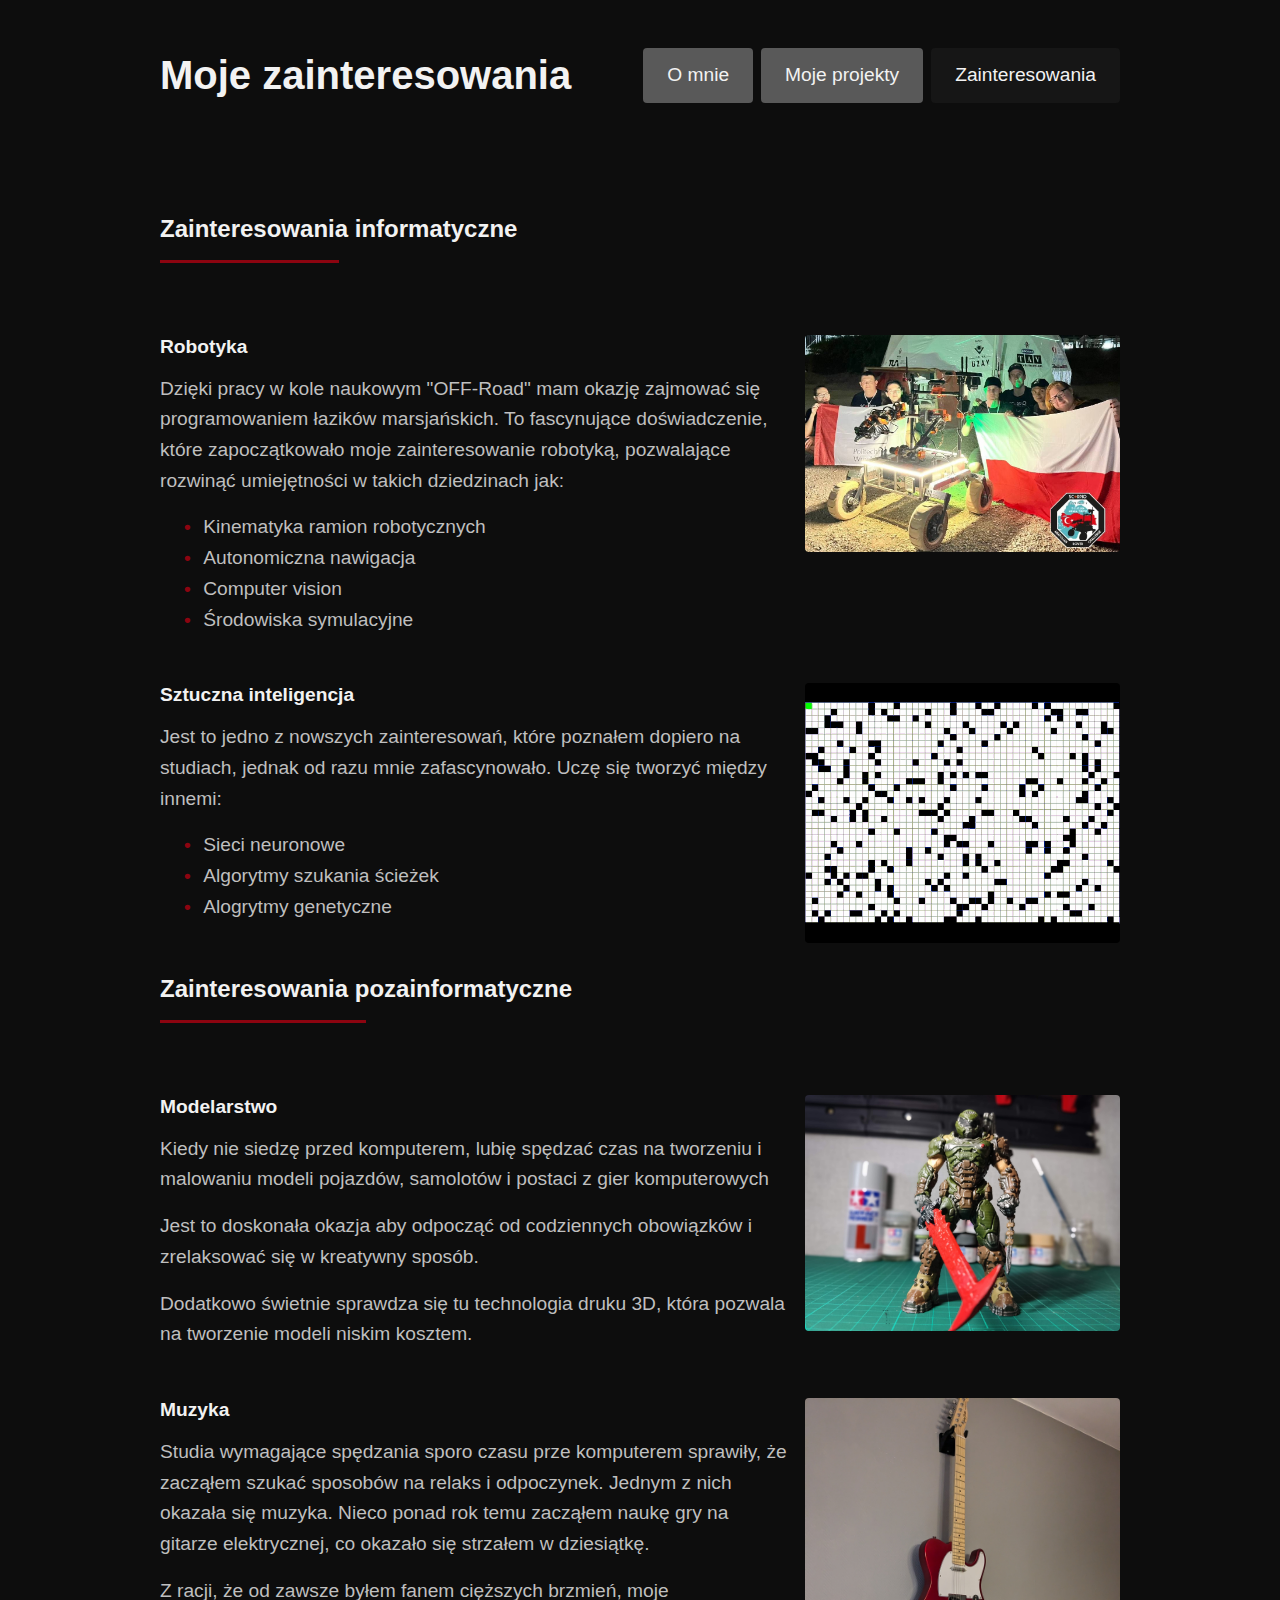
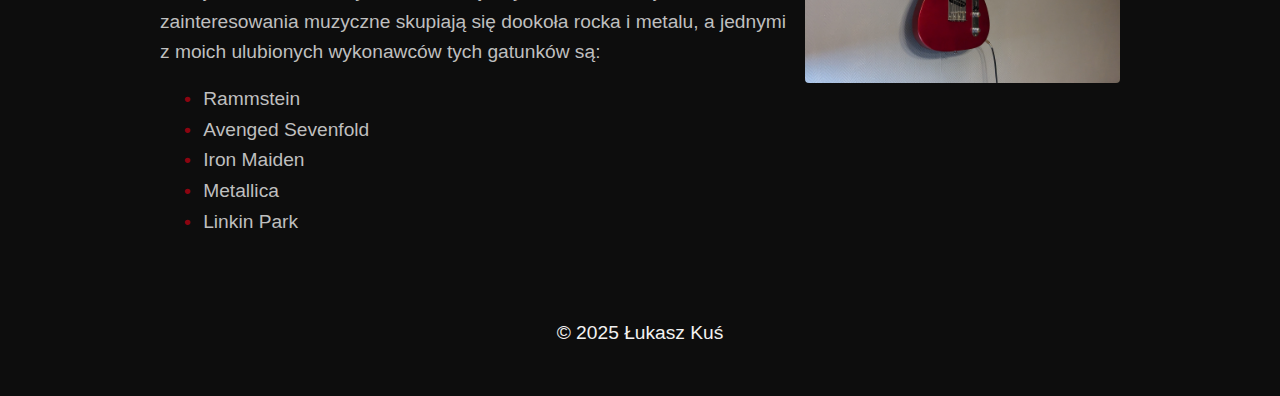
==== interests.html @ 716c097d "Website import" ====
<!DOCTYPE html>
<html lang="pl">
<head>
    <meta charset="UTF-8">
    <meta name="viewport" content="width=device-width, initial-scale=1.0">
    <title>Zainteresowania - Łukasz Kuś</title>
    <link rel="stylesheet" href="css/style.css">
</head>
<body>
    <header>
        <h1>Moje zainteresowania</h1>
        <nav>
            <ul>
                <li><a href="index.html">O mnie</a></li>
                <li><a href="projects.html">Moje projekty</a></li>
                <li><a href="interests.html" class="active">Zainteresowania</a></li>
            </ul>
        </nav>
    </header>
    
    <main>
        <section class="interests-section">
            <h2>Zainteresowania informatyczne</h2>
            
            <article class="interest-item">
                <div class="interest-content">
                    <h3>Robotyka</h3>
                    <p>Dzięki pracy w kole naukowym "OFF-Road" mam okazję zajmować się programowaniem łazików marsjańskich. 
                    To fascynujące doświadczenie, które zapoczątkowało moje zainteresowanie robotyką, pozwalające rozwinąć umiejętności w takich dziedzinach jak:</p>
                    <ul>
                        <li>Kinematyka ramion robotycznych</li>
                        <li>Autonomiczna nawigacja</li>
                        <li>Computer vision</li>
                        <li>Środowiska symulacyjne</li>
                    </ul>
                </div>
                <div class="interest-image">
                    <picture class="responsive-image">
                        <source srcset="img/interests/scorpio.jpg" media="(min-width: 768px)">
                        <img src="img/interests/lq/scorpio.jpg" alt="Scorpio - łazik marsjański" class="responsive-img">
                    </picture>
                </div>
            </article>
            
            <article class="interest-item">
                <div class="interest-content">
                    <h3>Sztuczna inteligencja</h3>
                    <p>Jest to jedno z nowszych zainteresowań, które poznałem dopiero na studiach, jednak od razu mnie zafascynowało.
                    Uczę się tworzyć między innemi:</p>
                    <ul>
                        <li>Sieci neuronowe</li>
                        <li>Algorytmy szukania ścieżek</li>
                        <li>Alogrytmy genetyczne</li>
                    </ul>
                </div>
                <div class="interest-image">
                    <img src="img/interests/astar.gif" alt="Wizualizacja AI" class="responsive-img">
                </div>
            </article>
        </section>
        
        <section class="interests-section">
            <h2>Zainteresowania pozainformatyczne</h2>
            
            <article class="interest-item">
                <div class="interest-content">
                    <h3>Modelarstwo</h3>
                    <p>Kiedy nie siedzę przed komputerem, lubię spędzać czas na tworzeniu i malowaniu modeli pojazdów, samolotów i postaci z gier komputerowych</p>
                    <p>Jest to doskonała okazja aby odpocząć od codziennych obowiązków i zrelaksować się w kreatywny sposób.</p>
                    <p>Dodatkowo świetnie sprawdza się tu technologia druku 3D, która pozwala na tworzenie modeli niskim kosztem.</p>
                </div>
                <div class="interest-image">
                    <picture>
                        <source srcset="img/interests/doomguy.jpg" media="(min-width: 768px)">
                        <img src="img/interests/lq/doomguy.jpg" alt="Jeden z moich modeli" class="responsive-img">
                    </picture>
                </div>
            </article>
            
            <article class="interest-item">
                <div class="interest-content">
                    <h3>Muzyka</h3>
                    <p>Studia wymagające spędzania sporo czasu prze komputerem sprawiły, że zacząłem szukać sposobów na relaks i odpoczynek.
                    Jednym z nich okazała się muzyka. Nieco ponad rok temu zacząłem naukę gry na gitarze elektrycznej, co okazało się strzałem w dziesiątkę.</p>
                    <p>Z racji, że od zawsze byłem fanem cięższych brzmień, moje zainteresowania muzyczne skupiają się dookoła rocka i metalu, a jednymi z moich ulubionych wykonawców tych gatunków są:</p>
                    <ul>
                        <li>Rammstein</li>
                        <li>Avenged Sevenfold</li>
                        <li>Iron Maiden</li>
                        <li>Metallica</li>
                        <li>Linkin Park</li>
                    </ul>
                </div>
                
                <div class="interest-image">
                    <picture>
                        <source srcset="img/interests/gitara.jpg" media="(min-width: 768px)">
                        <img src="img/interests/lq/gitara.jpg" alt="Moja gitara" class="responsive-img">
                    </picture>
                </div>
            </article>
        </section>
    </main>
    
    <footer>
        <p>&copy; 2025 Łukasz Kuś </p>
    </footer>
</body>
</html>
---- css/style.css ----
/* Reset and base styles */
* {
    margin: 0;
    padding: 0;
    box-sizing: border-box;
}

body {
    font-family: 'Segoe UI', Tahoma, sans-serif;
    line-height: 1.6;
    background-color: #0D0D0D;
    color: #BFBFBF;
    max-width: 100%;
    overflow-x: hidden;
}

/* Typography */
h1, h2, h3, h4 {
    margin-bottom: 1rem;
    line-height: 1.2;
}

h1 {
    font-size: 1.8rem;
    color: #F2F2F2;
}

h2 {
    font-size: 1.5rem;
    color: #F2F2F2;
    padding-bottom: 0.5rem;
    margin-top: 2rem;
}

h2::after {
    content: "";
    display: block;
    height: 3px;
    width: 50%;
    background-color: #8C0410;
    margin: 1rem 0;
}

h3 {
    font-size: 1.2rem;
    color: #F2F2F2;
    margin-top: 1.5rem;
}

p {
    margin-bottom: 1rem;
}

ul, ol {
    margin-left: 1.5rem;
    margin-bottom: 1rem;
}

a {
    color: #F2F2F2;
    text-decoration: none;
}

a:hover {
    text-decoration: underline;
}

/* Layout - Mobile First */
header, main, footer {
    max-width: 95%;
    margin: 0 auto;
    padding: 1rem;
}

header {
    text-align: center;
}

nav ul {
    list-style: none;
    margin: 1rem 0;
    padding: 0;
    display: flex;
    flex-direction: column;
    gap: 0.5rem;
}

nav ul li {
    margin: 0;
}

nav ul li a {
    display: block;
    padding: 1rem;
    background-color: #595959;
    border-radius: 4px;
    transition: background-color 0.3s;
}

nav ul li a:hover, nav ul li a.active {
    background-color: #161616;
    color: #F2F2F2;
    text-decoration: none;
}

footer {
    text-align: center;
    color: #F2F2F2;
    padding: 1rem;
    margin-top: 2rem;
}

/* Components */
.button {
    display: inline-block;
    background-color: #8C0410;
    color: #F2F2F2;
    padding: 0.5rem 1rem;
    border-radius: 4px;
    transition: background-color 0.3s;
}

.button:hover {
    background-color: #4F4557;
    text-decoration: none;
}

/* Profile section */
.profile {
    display: flex;
    flex-direction: column;
    gap: 1rem;
}

.profile-photo {
    text-align: center;
    margin: 0 auto;
}

.profile-photo img {
    max-width: 300px;
    border-radius: 10%;
    border: 3px solid #8C0410;
}

.contact-info {
    background-color: #161616;
    color: #F2F2F2;
    padding: 1rem;
    border-radius: 4px;
    margin-top: 1.5rem;
}

/* Project details */
.project-details {
    margin-bottom: 2rem;
}

.project-details img {
    margin-bottom: 1rem;
}

.project-intro {
    margin-bottom: 1.5rem;
}

.code-sample {
    margin: 1.5rem 0;
}

.code-sample code {
    background-color: #161616;
    color: #BFBFBF;
    border-radius: 4px;
    padding: 1rem;
    overflow-x: auto;
    position: relative;
    font-family: 'Segoe WPC', 'Segoe UI', sans-serif;
    font-size: 0.9rem;
    display: block;
    white-space: pre;
}

.copyable {
    position: relative;
}

/* Projects box */
.projects-box {
    display: flex;
    flex-direction: column;
    justify-content: center;
}

.project-card {
    padding: 1rem;
}

.project-card img {
    width: 100%;
    border-radius: 4px;
    margin-bottom: 1rem;
}

.project-card h3 {
    margin-top: 0;
}

/* Interest items */
.interests-section {
    display: flex;
    flex-direction: column;
    justify-content: center;
}

.interest-item {
    gap: 1rem;
}

.interest-image img {
    width: 100%;
    border-radius: 4px;
}

/* Decorators */
.project-card::after,
.interest-item::after {
    content: "";
    display: block;
    height: 3px;
    width: 50%;
    background-color: #8C0410;
    margin: 2rem auto;
}

.project-card:last-child::after,
.interest-item:last-child::after {
    display: none;
}

/* Responsive images */
.responsive-img {
    max-width: 100%;
    height: auto;
    display: block;
}

/* Project navigation */
.project-nav {
    background-color: #161616;
    padding: 0.5rem 1rem;
    border-radius: 4px;
}

.project-gallery {
    display: grid;
    grid-template-columns: repeat(1, 1fr);
    gap: 1rem;
}

.project-gallery h3 {
    grid-column: 1 / -1;
}

.project-gallery .responsive-img {
    width: 100%;
}

/* Medium screens */
@media screen and (min-width: 768px) {
    body {
        font-size: 1.2rem;
    }

    header, main, footer {
        max-width: 80%;
        margin: 0 auto;
        padding: 2rem;
    }

    header h1 {
        font-size: 2.5rem;
        display: inline-block;
        margin: auto 0;
    }

    nav ul {
        flex-direction: row;
    }

    nav ul li {
        flex: 1;
    }

    nav ul li a {
        padding: 1rem 0;
    }

    .projects-box {
        display: grid;
        grid-template-columns: repeat(2, 1fr);
        gap: 2rem;
    }

    .projects-box h2 {
        grid-column: 1 / -1;
    }

    .project-card {
        display: flex;
        flex-direction: column;
        align-items: flex-start;
        justify-content: start;
        border: none;
    }

    .project-card .button {
        margin-top: auto;
    }

    .project-card:last-child::after {
        display: block;
    }

    .project-intro .responsive-img {
        max-width: 70%;
        margin-right: 1rem;
    }
}

/* Large screens */
@media screen and (min-width: 1200px) {
    header {
        display: flex;
        flex-direction: row;
        justify-content: space-between;
    }

    nav ul {
        flex-direction: row;
        justify-content: end;
    }

    nav ul li {
        flex: none;
    }
    
    .projects-box {
        grid-template-columns: repeat(3, 1fr);
    }
    
    article ul {
        list-style: none;
    }

    article ul li::before {
        content: "•";
        color: #8C0410;
        font-weight: bold;
        display: inline-block;
        width: 1em;
    }
  
    .interests-section {
        display: flex;
        flex-direction: column;
        align-items: flex-start;
        gap: 2rem;
    }
    
    .interest-item {
        display: flex;
        flex-direction: row;
        flex-wrap: wrap;
        justify-content: space-between;
        gap: 1rem;
    }

    .interest-content h3 {
        margin-top: 0;
    }

    .interest-item::after {
        display: none;
    }

    .interest-image {
        flex: 1;
    }

    .interest-content {
        flex: 2;
    }
    
    /* Code sample enhancements */
    .code-sample pre {
        padding: 1.5rem;
        box-shadow: 0 3px 10px rgba(0,0,0,0.1);
    }
    
    .code-sample code {
        font-size: 1.2rem;
    }

    /* Enhanced navigation */
    nav ul li a {
        padding: 0.75rem 1.5rem;
    }

    .project-intro .responsive-img {
        max-width: 50%;
    }

    .project-gallery {
        grid-template-columns: repeat(2, 1fr);
    }
}
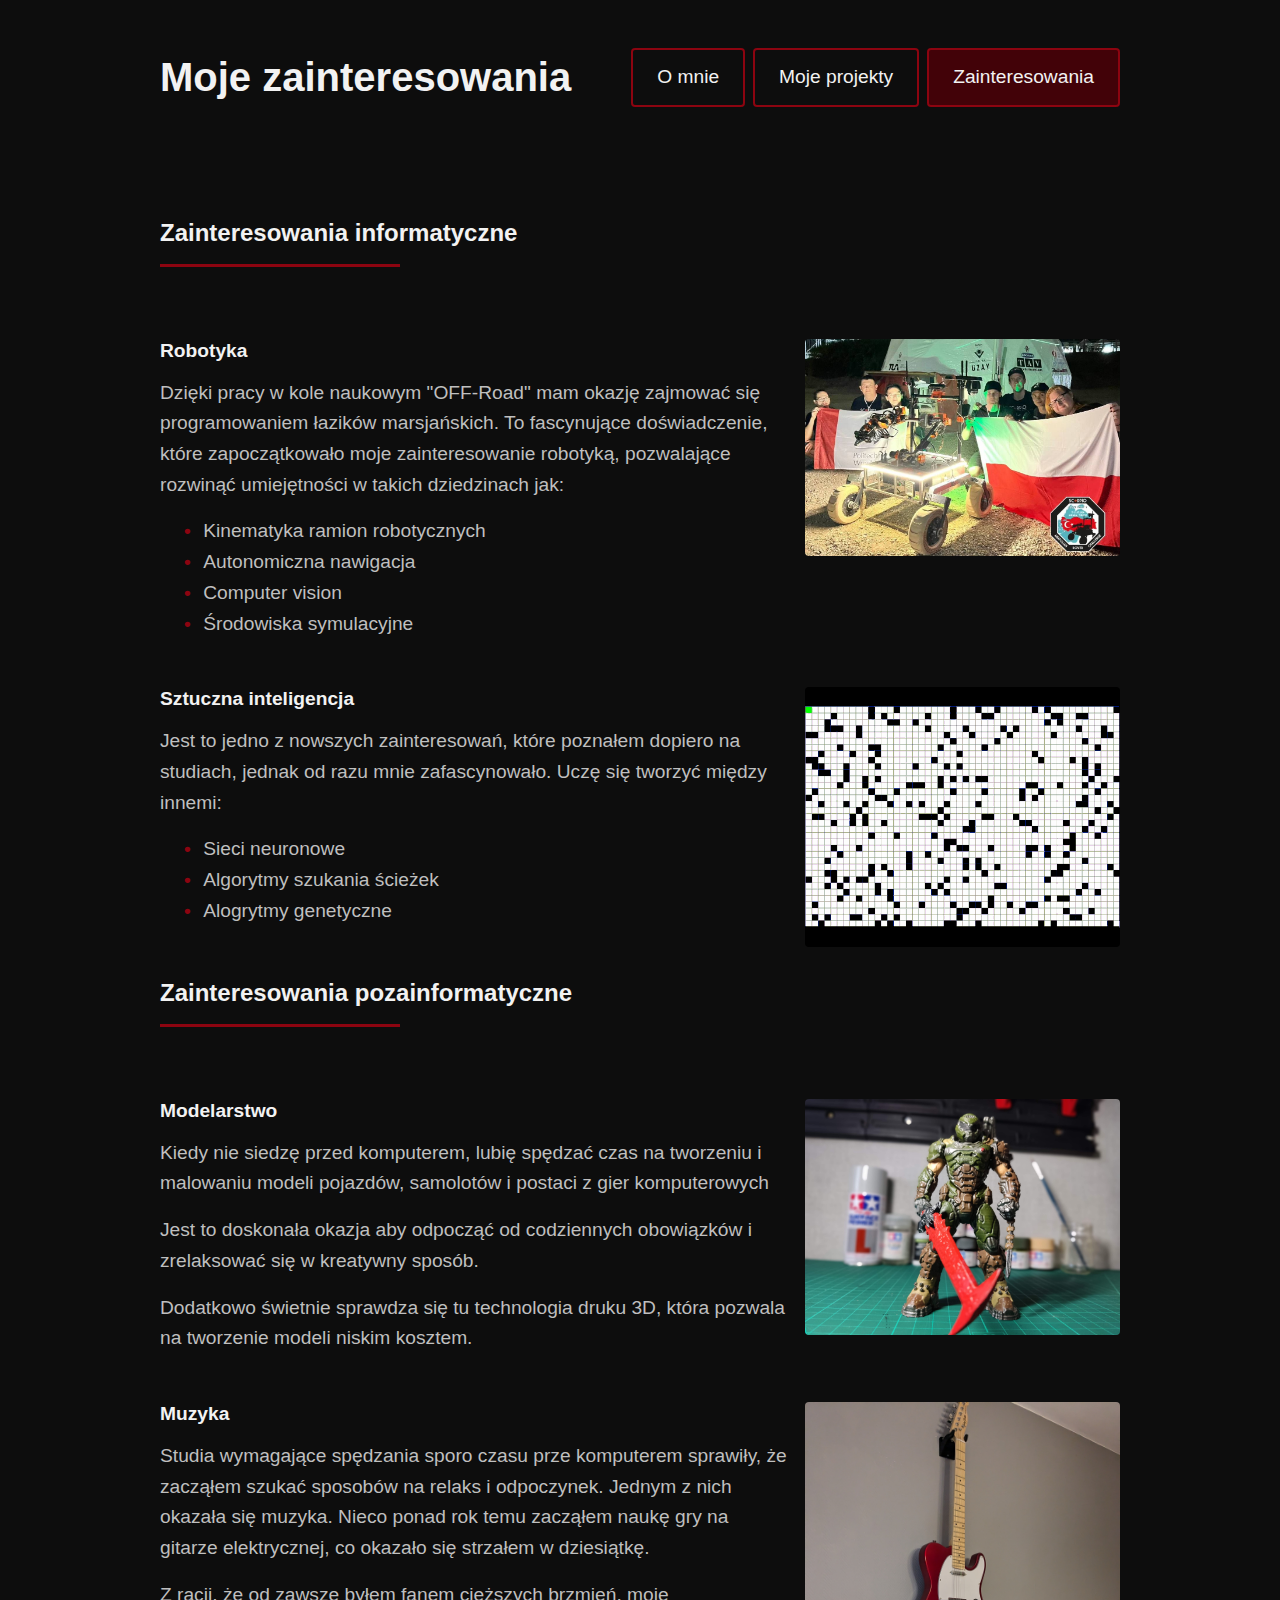
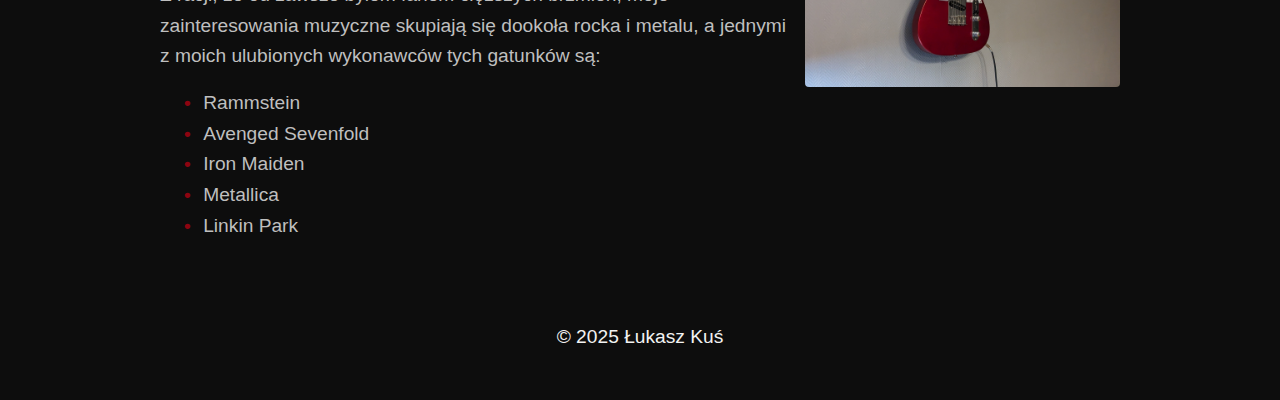
==== commit 2697dda6: "SASS CSS Preprocessor introduction" ====
--- a/interests.html
+++ b/interests.html
@@ -4,7 +4,7 @@
     <meta charset="UTF-8">
     <meta name="viewport" content="width=device-width, initial-scale=1.0">
     <title>Zainteresowania - Łukasz Kuś</title>
-    <link rel="stylesheet" href="css/style.css">
+    <link rel="stylesheet" href="css/style.min.css">
 </head>
 <body>
     <header>
--- a/css/style.min.css
+++ b/css/style.min.css
@@ -0,0 +1 @@
+.button{display:inline-block;padding:.5rem 1rem;border-radius:4px;transition:background-color .3s;text-decoration:none}*{margin:0;padding:0;box-sizing:border-box}body{font-family:"Segoe UI",Tahoma,sans-serif;line-height:1.6;background-color:#0d0d0d;color:#bfbfbf;max-width:100%;overflow-x:hidden}h1,h2,h3,h4{margin-bottom:1rem;line-height:1.2}h1{font-size:1.8rem;color:#f2f2f2}h2{font-size:1.5rem;color:#f2f2f2;padding-bottom:.5rem;margin-top:2rem;position:relative}h2::after{content:"";display:block;height:3px;width:25%;background-color:#8c0410;margin:1rem 0}h3{font-size:1.2rem;color:#f2f2f2;margin-top:1.5rem}p{margin-bottom:1rem}ul,ol{margin-left:1.5rem;margin-bottom:1rem}a{color:#f2f2f2;text-decoration:none}a:hover{text-decoration:underline}header,main,footer{max-width:95%;margin:0 auto;padding:1rem}header{text-align:center}header h1{font-size:2rem}nav ul{list-style:none;margin:1rem 0;padding:0;display:flex;flex-direction:column;gap:.5rem}nav ul li{margin:0}nav ul li a{display:block;padding:1rem;border-radius:4px;border:2px solid #8c0410;transition:background-color .3s}nav ul li a:hover,nav ul li a.active{background-color:#420208;color:#f2f2f2;text-decoration:none}footer{text-align:center;color:#f2f2f2;padding:1rem;margin-top:2rem}.button{background-color:#8c0410;color:#f2f2f2}.button:hover{background-color:#420208}.profile{display:flex;flex-direction:column;gap:1rem}.profile-photo{text-align:center;margin:0 auto}.profile-photo img{max-width:300px;border-radius:10%;border:3px solid #8c0410}.contact-info{background-color:#161616;color:#f2f2f2;padding:1rem;border-radius:4px;margin-top:1.5rem}.project-details{margin-bottom:2rem}.project-details img{margin-bottom:1rem}.project-intro{margin-bottom:1.5rem}.code-sample{margin:1.5rem 0}.code-sample code{background-color:#161616;color:#bfbfbf;border-radius:4px;padding:1rem;overflow-x:auto;font-family:"Segoe UI",Tahoma,sans-serif;font-size:.9rem;display:block;white-space:pre}.projects-box{display:flex;flex-direction:column;justify-content:center}.projects-box .project-card{padding:1rem}.projects-box .project-card img{width:100%;border-radius:4px;margin-bottom:1rem}.projects-box .project-card h3{margin-top:0}.projects-box .project-card::after{content:"";display:block;height:3px;width:50%;background-color:#8c0410;margin:2rem auto}.projects-box .project-card:last-child::after{display:none}.projects-box .project-card .button{margin-top:auto}.interests-section{display:flex;flex-direction:column;justify-content:center}.interests-section .interest-item{gap:1rem}.interests-section .interest-item::after{content:"";display:block;height:3px;width:50%;background-color:#8c0410;margin:2rem auto}@media screen and (min-width: 768px){.interests-section .interest-item::after{display:none}}.interests-section .interest-item:last-child::after{display:none}.interests-section .interest-item .interest-image img{width:100%;border-radius:4px}.responsive-img{max-width:100%;height:auto;display:block}.project-nav{background-color:#161616;padding:.5rem 1rem;border-radius:4px}.project-gallery{display:grid;grid-template-columns:1fr;gap:1rem}.project-gallery h3{grid-column:1/-1}.project-gallery .responsive-img{width:100%}@media screen and (min-width: 768px){body{font-size:1.2rem}header,main,footer{max-width:80%;margin:0 auto;padding:2rem}header h1{font-size:2.5rem;display:inline-block;margin:auto 0}nav ul{flex-direction:row}nav ul li{flex:1}nav ul li a{padding:1rem 0}.projects-box{display:grid;grid-template-columns:repeat(2, 1fr);gap:2rem}.projects-box h2{grid-column:1/-1}.projects-box .project-card{display:flex;flex-direction:column;align-items:flex-start;justify-content:start;border:none}.projects-box .project-card:last-child::after{display:block}.project-intro .responsive-img{max-width:70%;margin-right:1rem}}@media screen and (min-width: 1200px){header{display:flex;flex-direction:row;justify-content:space-between}nav ul{justify-content:end}nav ul li{flex:none}.projects-box{grid-template-columns:repeat(3, 1fr)}article ul{list-style:none}article ul li::before{content:"•";color:#8c0410;font-weight:bold;display:inline-block;width:1em}.interests-section{gap:2rem}.interests-section .interest-item{display:flex;flex-direction:row;flex-wrap:wrap;justify-content:space-between;gap:1rem}.interests-section .interest-content{flex:2}.interests-section .interest-content h3{margin-top:0}.interests-section .interest-image{flex:1}.code-sample pre{padding:1.5rem;box-shadow:0 3px 10px rgba(0,0,0,.1)}.code-sample code{font-size:1.2rem}nav ul li a{padding:.75rem 1.5rem}.project-intro .responsive-img{max-width:50%}.project-gallery{grid-template-columns:repeat(2, 1fr)}}/*# sourceMappingURL=style.min.css.map */